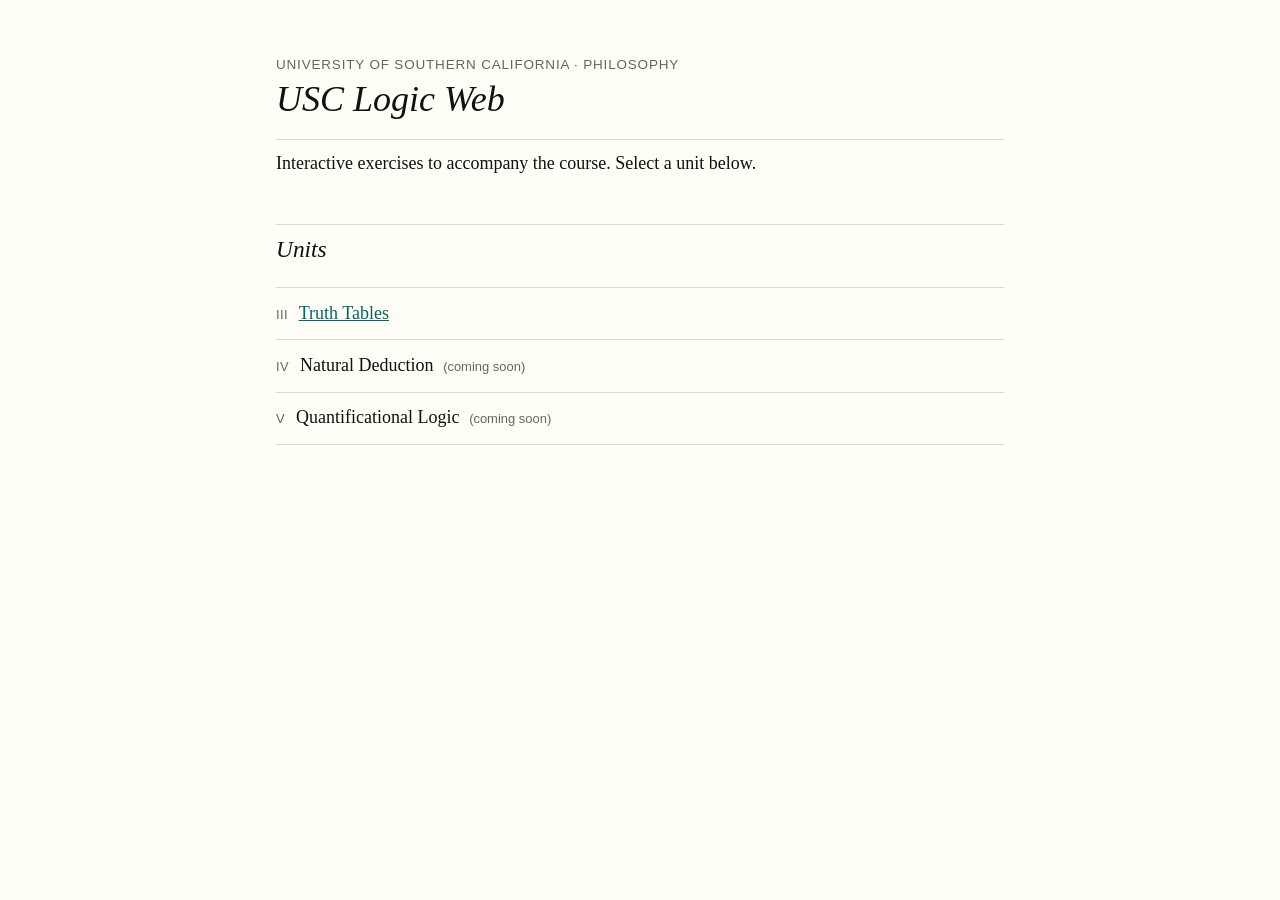
==== index.html @ f29e1bb3 "fix: use shared/ (not _shared/) for CSS; fix iframe heights; Open link above-right; .nojekyll" ====
<!DOCTYPE html>
<html lang="en">
<head>
  <meta charset="UTF-8">
  <meta name="viewport" content="width=device-width, initial-scale=1.0">
  <title>USC Logic Web</title>
  <link rel="stylesheet" href="shared/style.css">
</head>
<body>
  <header class="site-header">
    <div class="course-label">University of Southern California &middot; Philosophy</div>
    <h1>USC Logic Web</h1>
  </header>

  <p>Interactive exercises to accompany the course. Select a unit below.</p>

  <h2>Units</h2>
  <ul class="unit-list">
    <li>
      <span class="unit-label">III</span>
      <a href="unit-iii/practice-truth-tables.html">Truth Tables</a>
    </li>
    <li>
      <span class="unit-label">IV</span>
      <span>Natural Deduction</span>
      <span class="coming-soon">(coming soon)</span>
    </li>
    <li>
      <span class="unit-label">V</span>
      <span>Quantificational Logic</span>
      <span class="coming-soon">(coming soon)</span>
    </li>
  </ul>
</body>
</html>
---- shared/style.css ----
/* ============================================================
   USC Logic Web — shared course palette
   Mirrors the logic textbook (et-book, maroon, teal)
   ============================================================ */

@font-face {
  font-family: "et-book";
  src: url("https://gabriel-uzquiano.github.io/logic/libs/tufte-css-2015.12.29/et-book/roman-line-figures.ttf") format("truetype");
  font-weight: normal;
  font-style: normal;
}
@font-face {
  font-family: "et-book";
  src: url("https://gabriel-uzquiano.github.io/logic/libs/tufte-css-2015.12.29/et-book/bold-line-figures.ttf") format("truetype");
  font-weight: bold;
  font-style: normal;
}
@font-face {
  font-family: "et-book";
  src: url("https://gabriel-uzquiano.github.io/logic/libs/tufte-css-2015.12.29/et-book/display-italic-old-style-figures.ttf") format("truetype");
  font-weight: normal;
  font-style: italic;
}

:root {
  --font-body: et-book, Palatino, "Palatino Linotype", "Book Antiqua", Georgia, serif;
  --font-sans: "Gill Sans", "Gill Sans MT", Calibri, sans-serif;
  --color-bg:      #fffff8;
  --color-text:    #111111;
  --color-muted:   #666660;
  --color-border:  #ddd8ce;
  --color-primary: #7a1a3a;
  --color-teal:    #006666;
}

*, *::before, *::after { box-sizing: border-box; margin: 0; padding: 0; }

html { font-size: 18px; }

body {
  font-family: var(--font-body);
  background: var(--color-bg);
  color: var(--color-text);
  line-height: 1.65;
  padding: 3rem 2rem 5rem;
  max-width: 800px;
  margin: 0 auto;
}

/* ── Header ──────────────────────────────────────────────── */
.site-header {
  border-bottom: 1px solid var(--color-border);
  padding-bottom: 1rem;
  margin-bottom: 0.5rem;
}
.site-header .course-label {
  font-family: var(--font-sans);
  font-size: 0.75rem;
  letter-spacing: 0.06em;
  text-transform: uppercase;
  color: var(--color-muted);
}
.site-header h1 {
  font-size: 2rem;
  font-weight: normal;
  font-style: italic;
  color: var(--color-text);
  margin-top: 0.1rem;
  line-height: 1.2;
}

/* ── Breadcrumb ──────────────────────────────────────────── */
.breadcrumb {
  font-family: var(--font-sans);
  font-size: 0.78rem;
  color: var(--color-muted);
  margin: 0.8rem 0 1.8rem;
}
.breadcrumb a { color: var(--color-teal); text-decoration: none; }
.breadcrumb a:hover { text-decoration: underline; }
.breadcrumb span { margin: 0 0.3em; }

/* ── Body text ───────────────────────────────────────────── */
p { margin-bottom: 1rem; }
em { font-style: italic; }
strong { font-weight: bold; }
a { color: var(--color-teal); }
a:hover { text-decoration: underline; }

/* ── Section headings ────────────────────────────────────── */
h2 {
  font-size: 1.3rem;
  font-weight: normal;
  font-style: italic;
  color: var(--color-text);
  border-top: 1px solid var(--color-border);
  margin: 2.5rem 0 0.6rem;
  padding-top: 0.3rem;
}

/* ── Unit list ───────────────────────────────────────────── */
.unit-list {
  list-style: none;
  margin: 1rem 0 0;
  padding: 0;
}
.unit-list li {
  padding: 0.6rem 0;
  border-bottom: 1px solid var(--color-border);
}
.unit-list li:first-child { border-top: 1px solid var(--color-border); }
.unit-label {
  font-family: var(--font-sans);
  font-size: 0.72rem;
  color: var(--color-muted);
  margin-right: 0.5em;
  letter-spacing: 0.03em;
}
.coming-soon {
  font-family: var(--font-sans);
  font-size: 0.72rem;
  color: var(--color-muted);
  margin-left: 0.4em;
}

/* ── Instruction boxes ───────────────────────────────────── */
.instructions {
  border-left: 3px solid var(--color-teal);
  padding: 0.6rem 0.9rem;
  margin: 0.5rem 0 1.75rem;
  font-size: 0.91rem;
  line-height: 1.55;
  background: #f5fbfb;
}

/* ── Exercise blocks ─────────────────────────────────────── */
.exercise {
  margin: 0 0 2.5rem;
}
.exercise-label {
  font-family: var(--font-sans);
  font-size: 0.83rem;
  color: var(--color-muted);
  margin-bottom: 0.5rem;
}

/* ── Iframe wrapper ──────────────────────────────────────── */
.app-frame {
  position: relative;
  width: 100%;
}
.app-frame iframe {
  width: 100%;
  border: 1px solid var(--color-border);
  border-radius: 4px;
  display: block;
  background: #fff;
}
/* Open link sits at top-right CORNER of the frame, outside the iframe */
.app-frame .open-btn {
  position: absolute;
  top: -1.4rem;
  right: 0;
  font-family: var(--font-sans);
  font-size: 0.72rem;
  color: var(--color-teal);
  text-decoration: none;
  white-space: nowrap;
}
.app-frame .open-btn:hover { text-decoration: underline; }
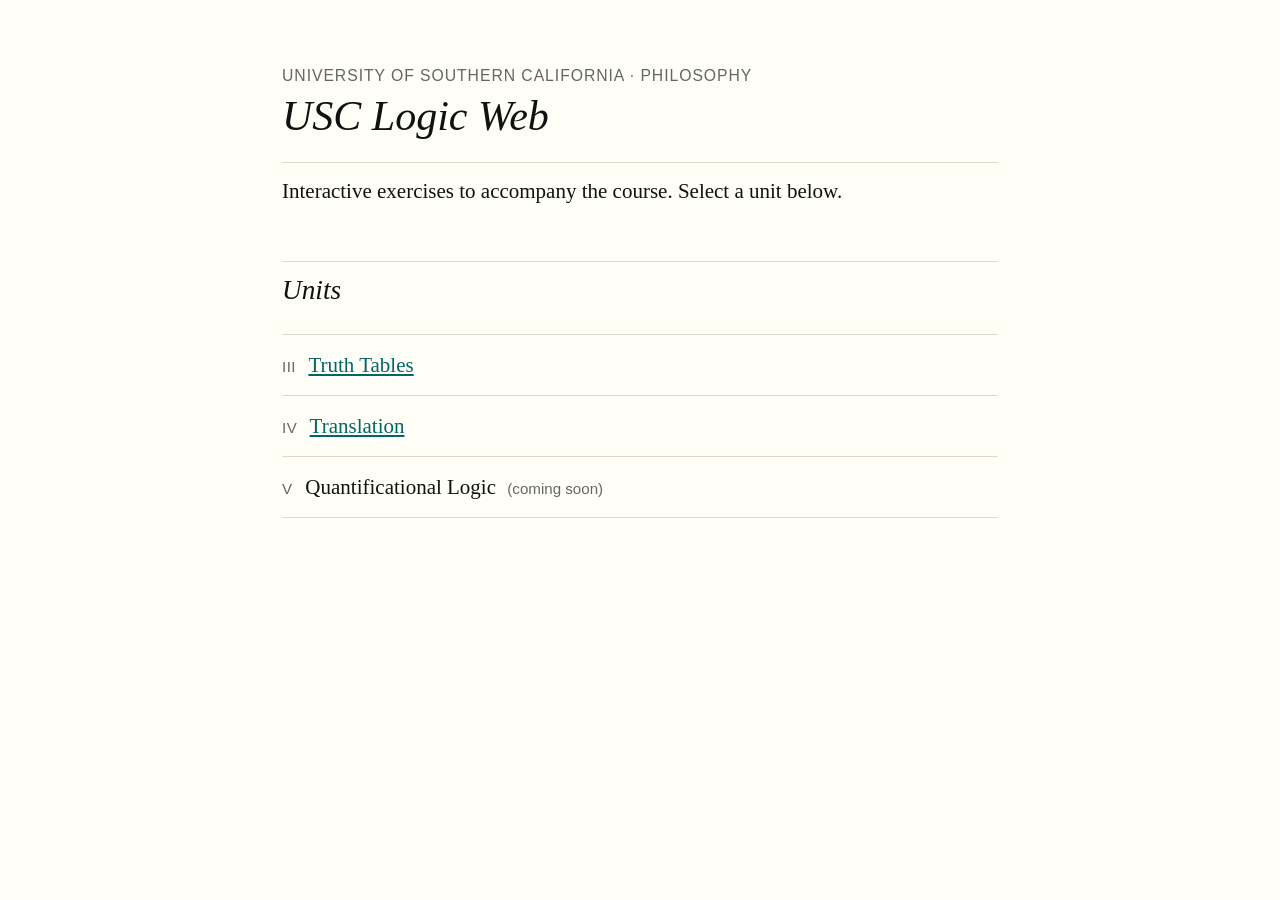
==== commit 58dfe87e: "add Unit IV translation practice page (20 exercises, 4 groups)" ====
--- a/index.html
+++ b/index.html
@@ -22,8 +22,7 @@
     </li>
     <li>
       <span class="unit-label">IV</span>
-      <span>Natural Deduction</span>
-      <span class="coming-soon">(coming soon)</span>
+      <a href="unit-iv/practice-translation.html">Translation</a>
     </li>
     <li>
       <span class="unit-label">V</span>
--- a/shared/style.css
+++ b/shared/style.css
@@ -35,7 +35,7 @@
 
 *, *::before, *::after { box-sizing: border-box; margin: 0; padding: 0; }
 
-html { font-size: 18px; }
+html { font-size: 21px; }
 
 body {
   font-family: var(--font-body);
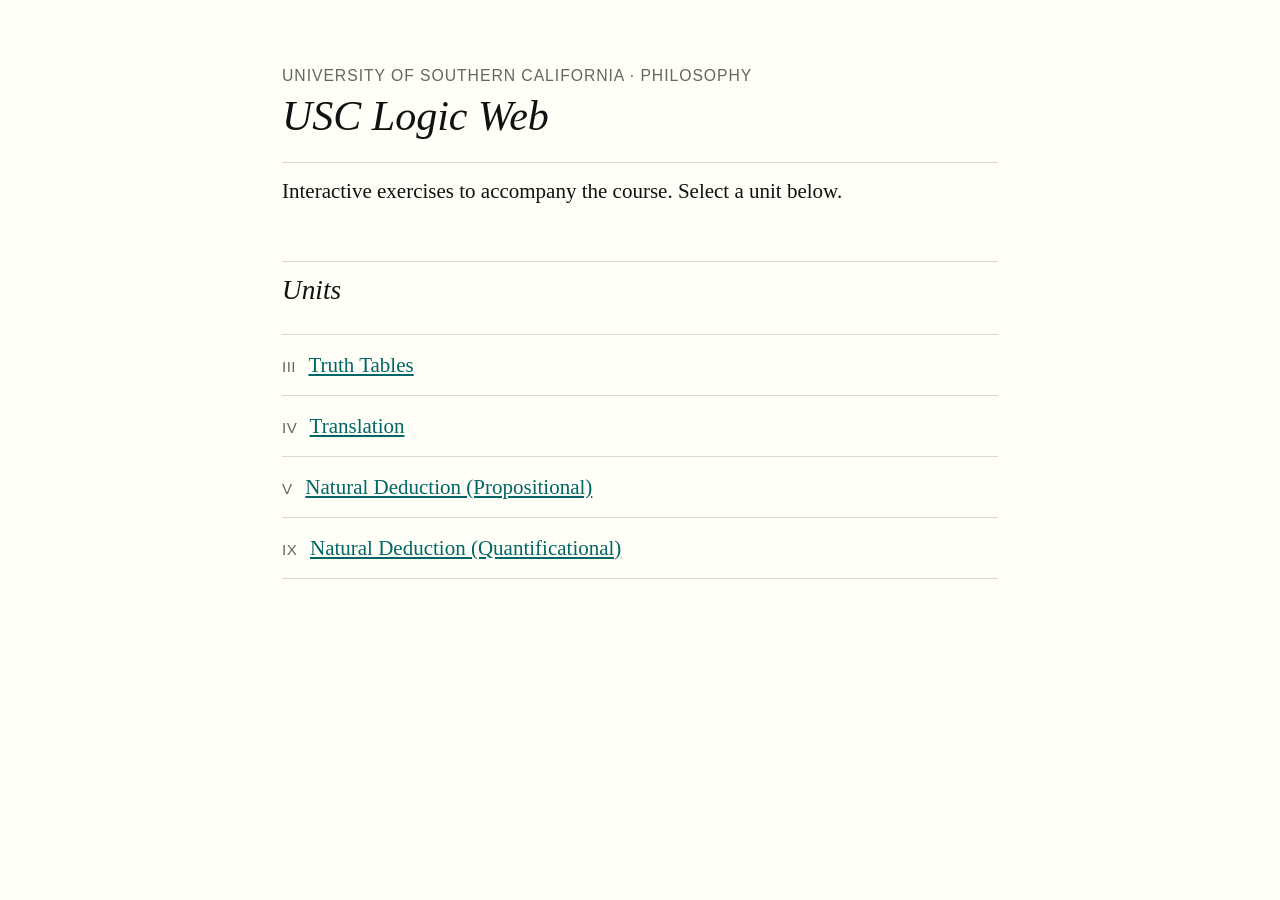
==== commit 080e6308: "add Unit V and Unit IX natural deduction practice pages" ====
--- a/index.html
+++ b/index.html
@@ -26,8 +26,11 @@
     </li>
     <li>
       <span class="unit-label">V</span>
-      <span>Quantificational Logic</span>
-      <span class="coming-soon">(coming soon)</span>
+      <a href="unit-v/practice-proof.html">Natural Deduction (Propositional)</a>
+    </li>
+    <li>
+      <span class="unit-label">IX</span>
+      <a href="unit-ix/practice-proof.html">Natural Deduction (Quantificational)</a>
     </li>
   </ul>
 </body>
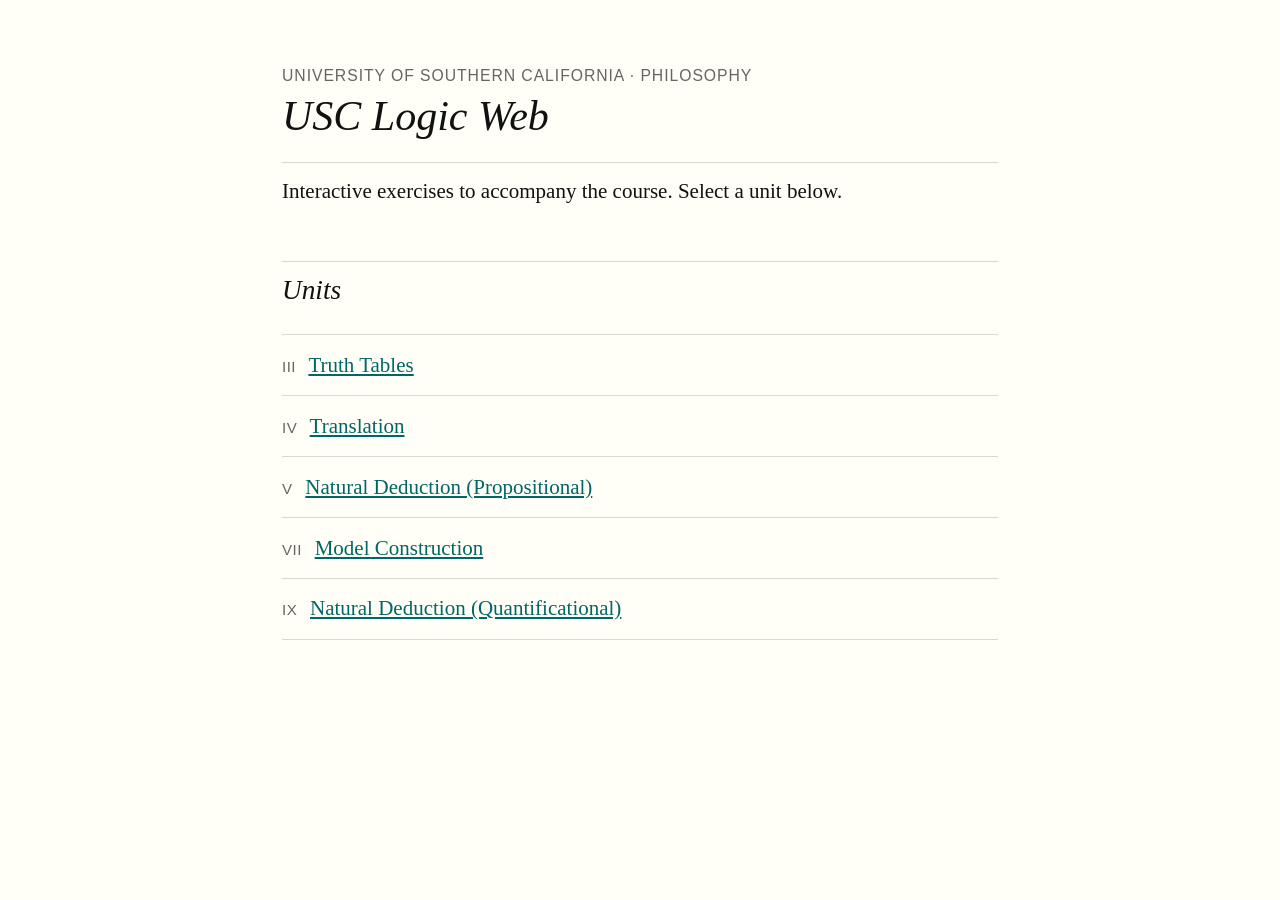
==== commit 44cc42b0: "add Unit VII model construction practice page (20 exercises)" ====
--- a/index.html
+++ b/index.html
@@ -29,6 +29,10 @@
       <a href="unit-v/practice-proof.html">Natural Deduction (Propositional)</a>
     </li>
     <li>
+      <span class="unit-label">VII</span>
+      <a href="unit-vii/practice-models.html">Model Construction</a>
+    </li>
+    <li>
       <span class="unit-label">IX</span>
       <a href="unit-ix/practice-proof.html">Natural Deduction (Quantificational)</a>
     </li>
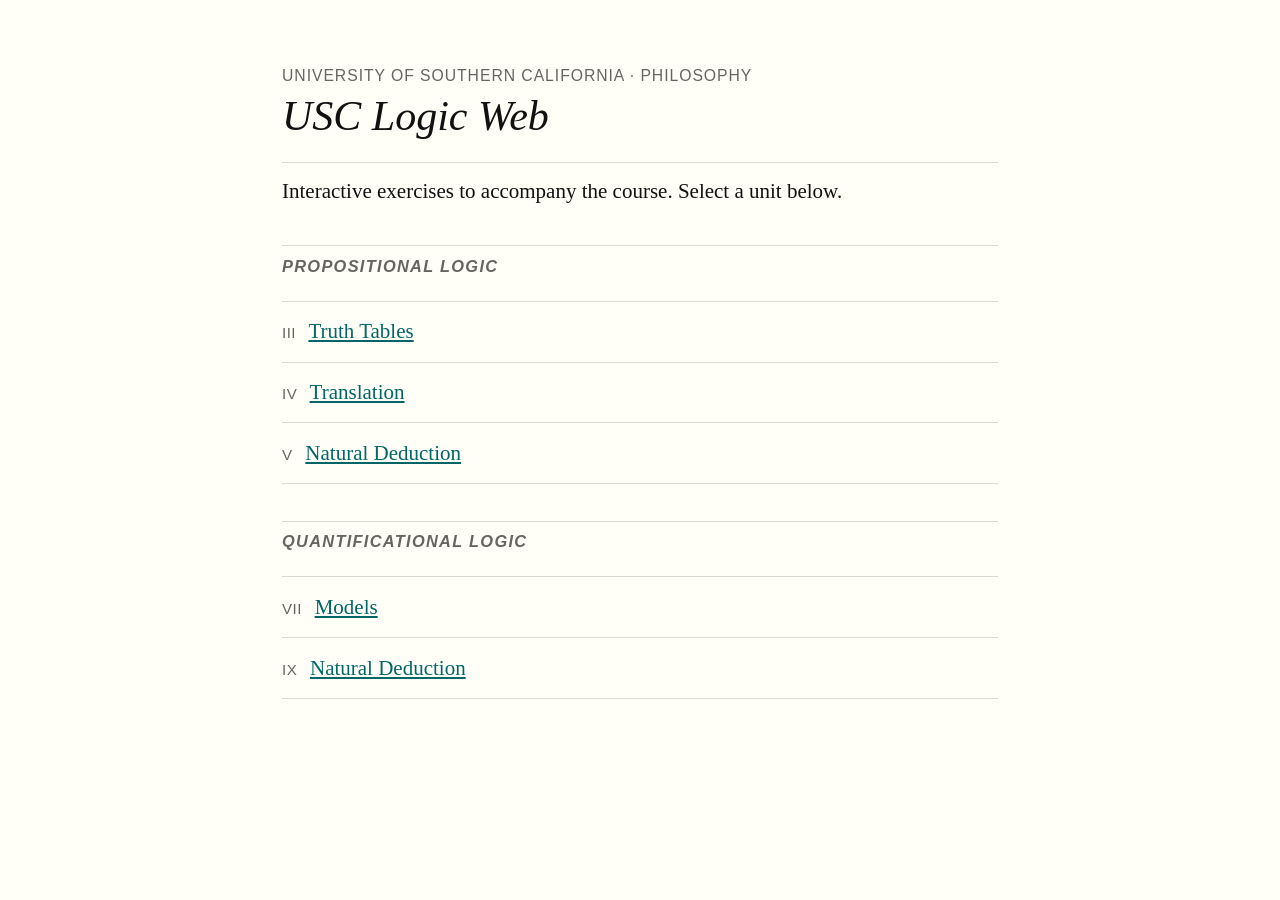
==== commit 119081f9: "index: split into Propositional/Quantificational sections; drop qualifiers from page titles; rename " ====
--- a/index.html
+++ b/index.html
@@ -5,6 +5,20 @@
   <meta name="viewport" content="width=device-width, initial-scale=1.0">
   <title>USC Logic Web</title>
   <link rel="stylesheet" href="shared/style.css">
+  <style>
+    .unit-section { margin: 1.75rem 0 0; }
+    .unit-section h2 {
+      font-family: var(--font-sans);
+      font-size: 0.78rem;
+      text-transform: uppercase;
+      letter-spacing: 0.08em;
+      color: var(--color-muted);
+      margin: 0 0 0.25rem;
+      font-weight: 600;
+    }
+    /* Reset first-child border so it applies to each section's first li */
+    .unit-section .unit-list li:first-child { border-top: 1px solid var(--color-border); }
+  </style>
 </head>
 <body>
   <header class="site-header">
@@ -14,28 +28,36 @@
 
   <p>Interactive exercises to accompany the course. Select a unit below.</p>
 
-  <h2>Units</h2>
-  <ul class="unit-list">
-    <li>
-      <span class="unit-label">III</span>
-      <a href="unit-iii/practice-truth-tables.html">Truth Tables</a>
-    </li>
-    <li>
-      <span class="unit-label">IV</span>
-      <a href="unit-iv/practice-translation.html">Translation</a>
-    </li>
-    <li>
-      <span class="unit-label">V</span>
-      <a href="unit-v/practice-proof.html">Natural Deduction (Propositional)</a>
-    </li>
-    <li>
-      <span class="unit-label">VII</span>
-      <a href="unit-vii/practice-models.html">Model Construction</a>
-    </li>
-    <li>
-      <span class="unit-label">IX</span>
-      <a href="unit-ix/practice-proof.html">Natural Deduction (Quantificational)</a>
-    </li>
-  </ul>
+  <div class="unit-section">
+    <h2>Propositional Logic</h2>
+    <ul class="unit-list">
+      <li>
+        <span class="unit-label">III</span>
+        <a href="unit-iii/practice-truth-tables.html">Truth Tables</a>
+      </li>
+      <li>
+        <span class="unit-label">IV</span>
+        <a href="unit-iv/practice-translation.html">Translation</a>
+      </li>
+      <li>
+        <span class="unit-label">V</span>
+        <a href="unit-v/practice-proof.html">Natural Deduction</a>
+      </li>
+    </ul>
+  </div>
+
+  <div class="unit-section">
+    <h2>Quantificational Logic</h2>
+    <ul class="unit-list">
+      <li>
+        <span class="unit-label">VII</span>
+        <a href="unit-vii/practice-models.html">Models</a>
+      </li>
+      <li>
+        <span class="unit-label">IX</span>
+        <a href="unit-ix/practice-proof.html">Natural Deduction</a>
+      </li>
+    </ul>
+  </div>
 </body>
 </html>
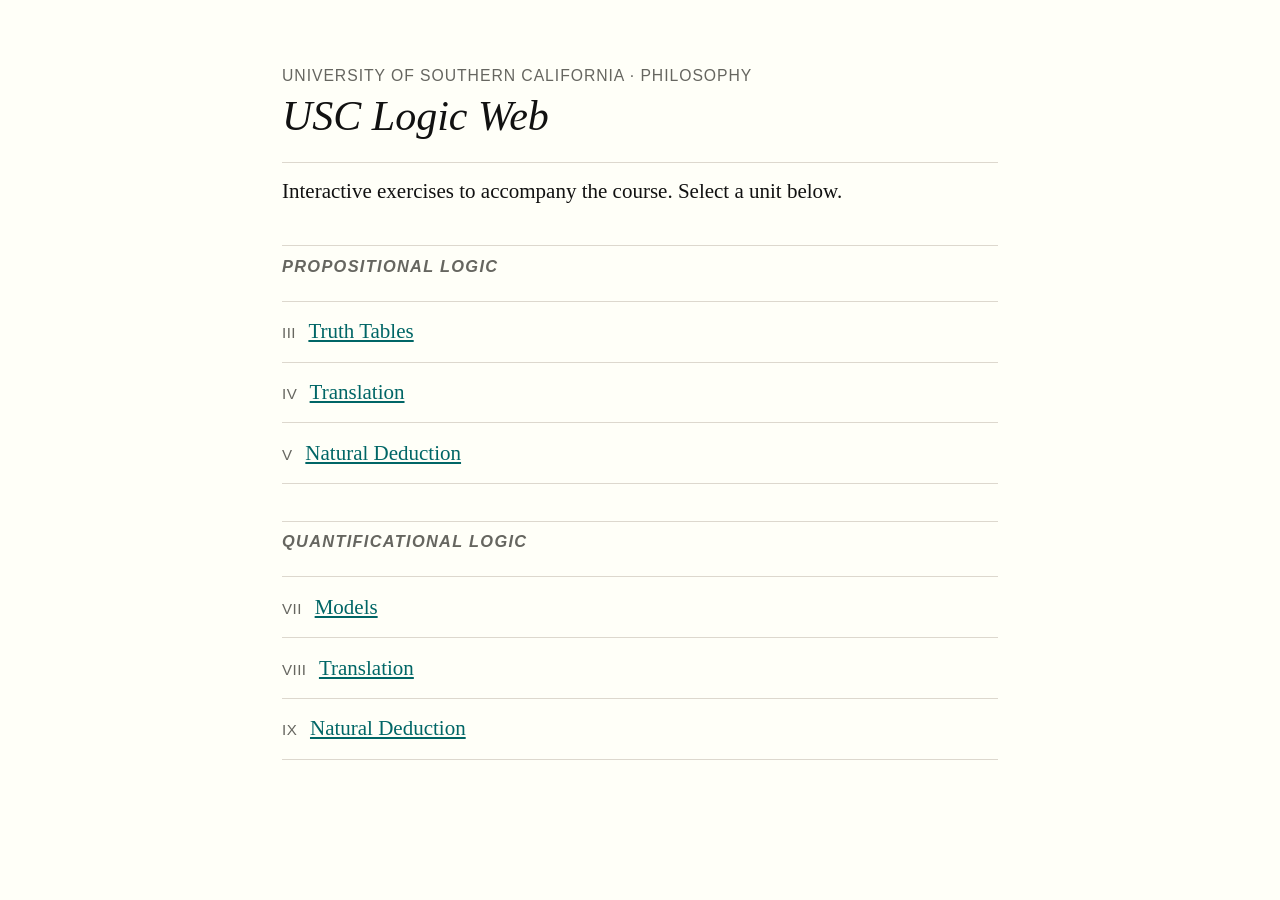
==== commit 494610d4: "add Unit VIII QL translation practice page (20 exercises, 2 groups)" ====
--- a/index.html
+++ b/index.html
@@ -54,6 +54,10 @@
         <a href="unit-vii/practice-models.html">Models</a>
       </li>
       <li>
+        <span class="unit-label">VIII</span>
+        <a href="unit-viii/practice-translation.html">Translation</a>
+      </li>
+      <li>
         <span class="unit-label">IX</span>
         <a href="unit-ix/practice-proof.html">Natural Deduction</a>
       </li>
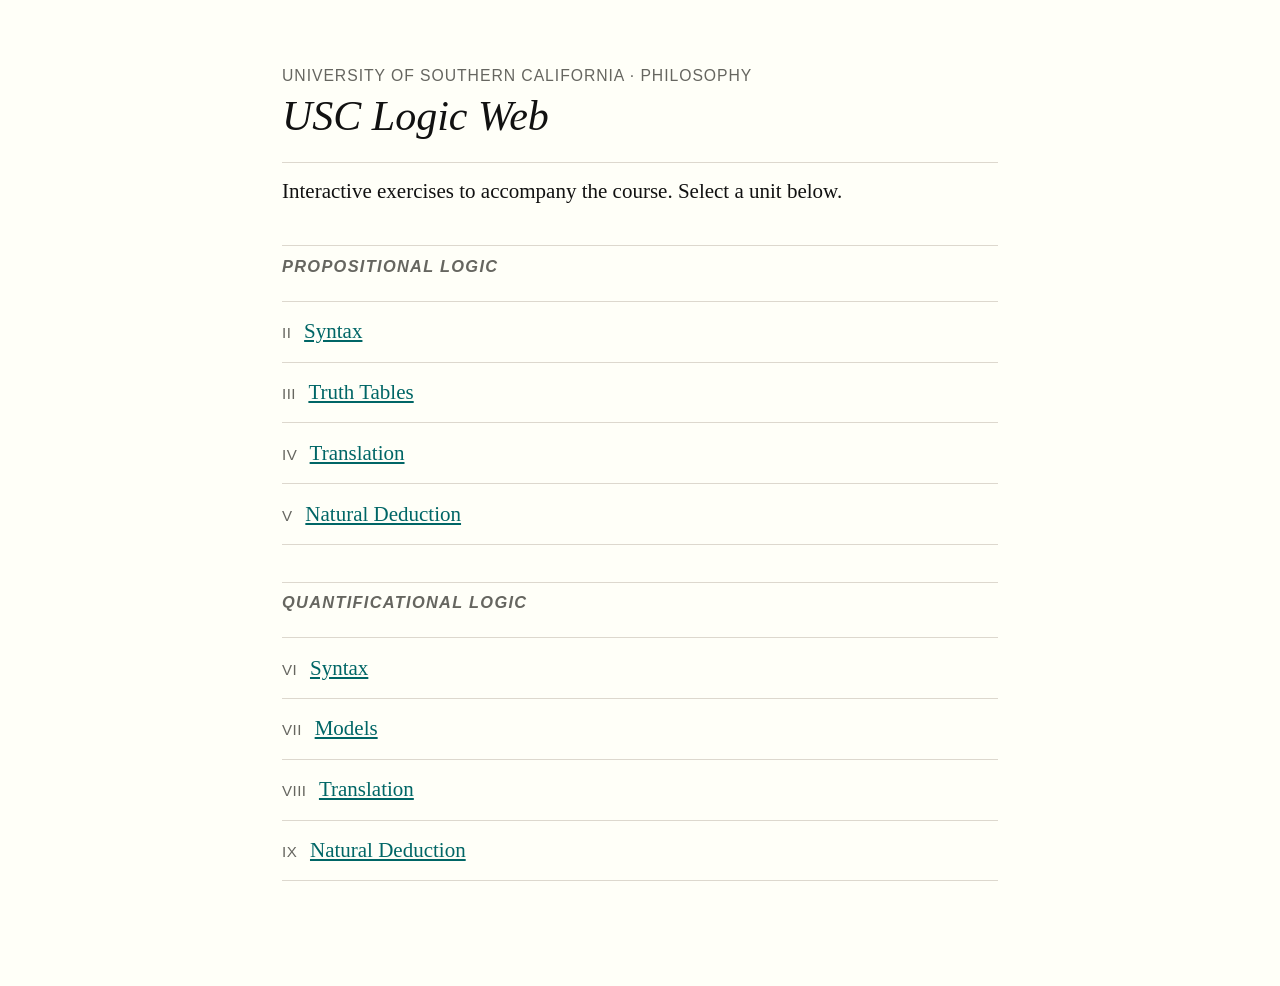
==== commit 6e6d2641: "add Unit II and Unit VI syntax practice pages (MC + construction trees)" ====
--- a/index.html
+++ b/index.html
@@ -32,6 +32,10 @@
     <h2>Propositional Logic</h2>
     <ul class="unit-list">
       <li>
+        <span class="unit-label">II</span>
+        <a href="unit-ii/practice-syntax.html">Syntax</a>
+      </li>
+      <li>
         <span class="unit-label">III</span>
         <a href="unit-iii/practice-truth-tables.html">Truth Tables</a>
       </li>
@@ -50,6 +54,10 @@
     <h2>Quantificational Logic</h2>
     <ul class="unit-list">
       <li>
+        <span class="unit-label">VI</span>
+        <a href="unit-vi/practice-syntax.html">Syntax</a>
+      </li>
+      <li>
         <span class="unit-label">VII</span>
         <a href="unit-vii/practice-models.html">Models</a>
       </li>
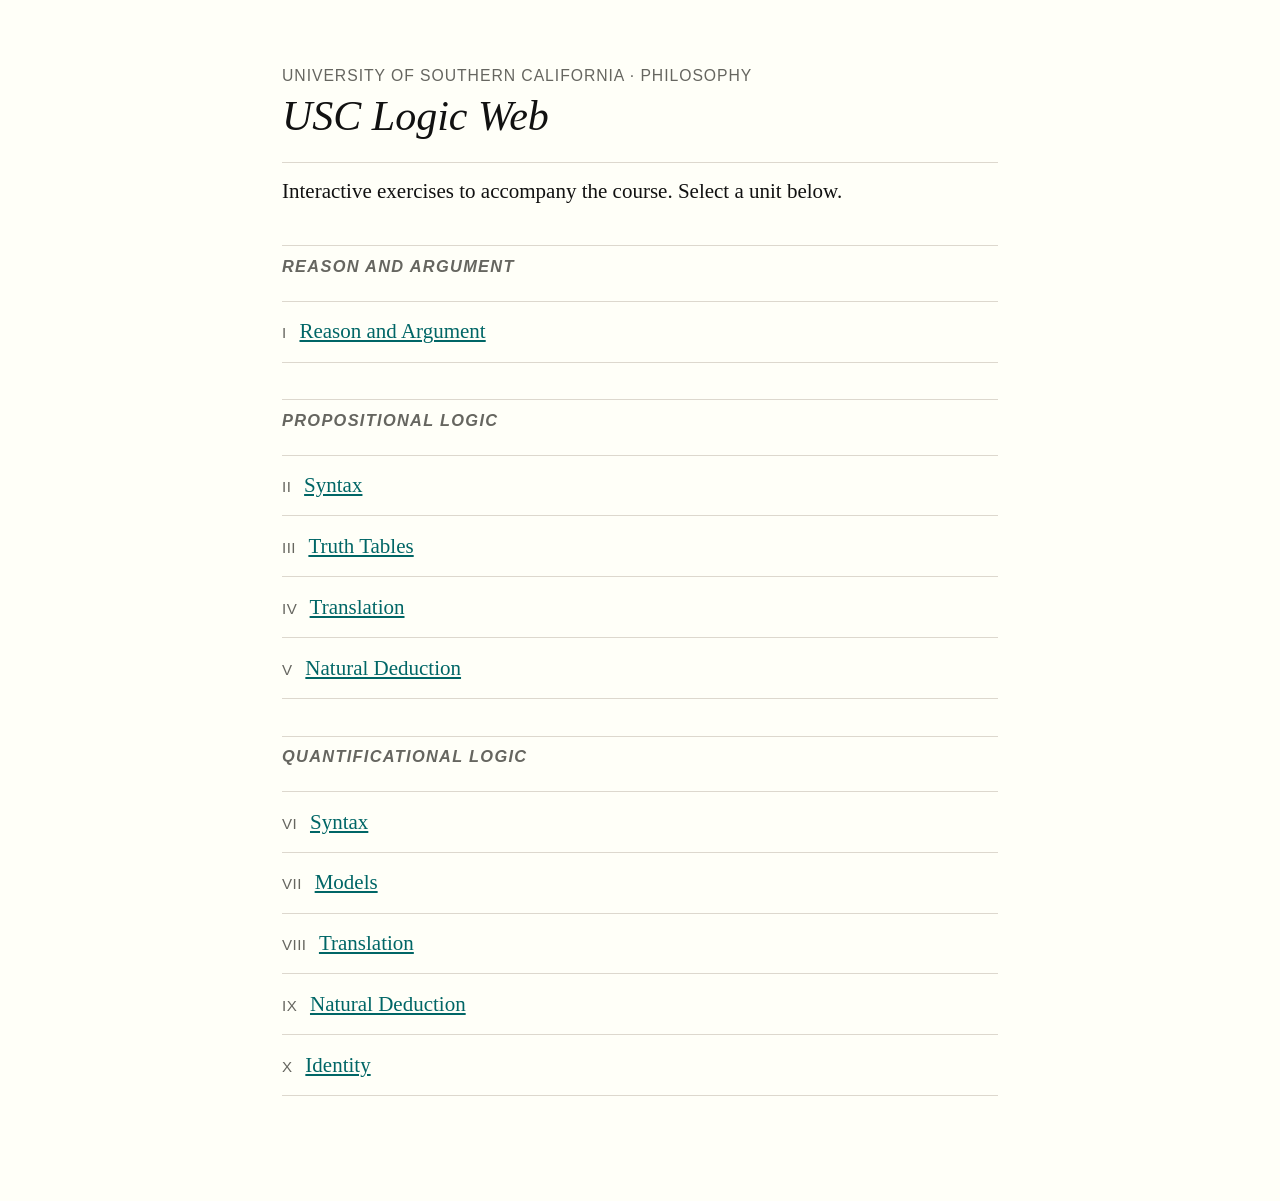
==== commit 0fcd375d: "add Unit I (Reason and Argument) and Unit X (Identity) practice pages" ====
--- a/index.html
+++ b/index.html
@@ -16,7 +16,6 @@
       margin: 0 0 0.25rem;
       font-weight: 600;
     }
-    /* Reset first-child border so it applies to each section's first li */
     .unit-section .unit-list li:first-child { border-top: 1px solid var(--color-border); }
   </style>
 </head>
@@ -27,6 +26,16 @@
   </header>
 
   <p>Interactive exercises to accompany the course. Select a unit below.</p>
+
+  <div class="unit-section">
+    <h2>Reason and Argument</h2>
+    <ul class="unit-list">
+      <li>
+        <span class="unit-label">I</span>
+        <a href="unit-i/practice-reason.html">Reason and Argument</a>
+      </li>
+    </ul>
+  </div>
 
   <div class="unit-section">
     <h2>Propositional Logic</h2>
@@ -69,6 +78,10 @@
         <span class="unit-label">IX</span>
         <a href="unit-ix/practice-proof.html">Natural Deduction</a>
       </li>
+      <li>
+        <span class="unit-label">X</span>
+        <a href="unit-x/practice-identity.html">Identity</a>
+      </li>
     </ul>
   </div>
 </body>
